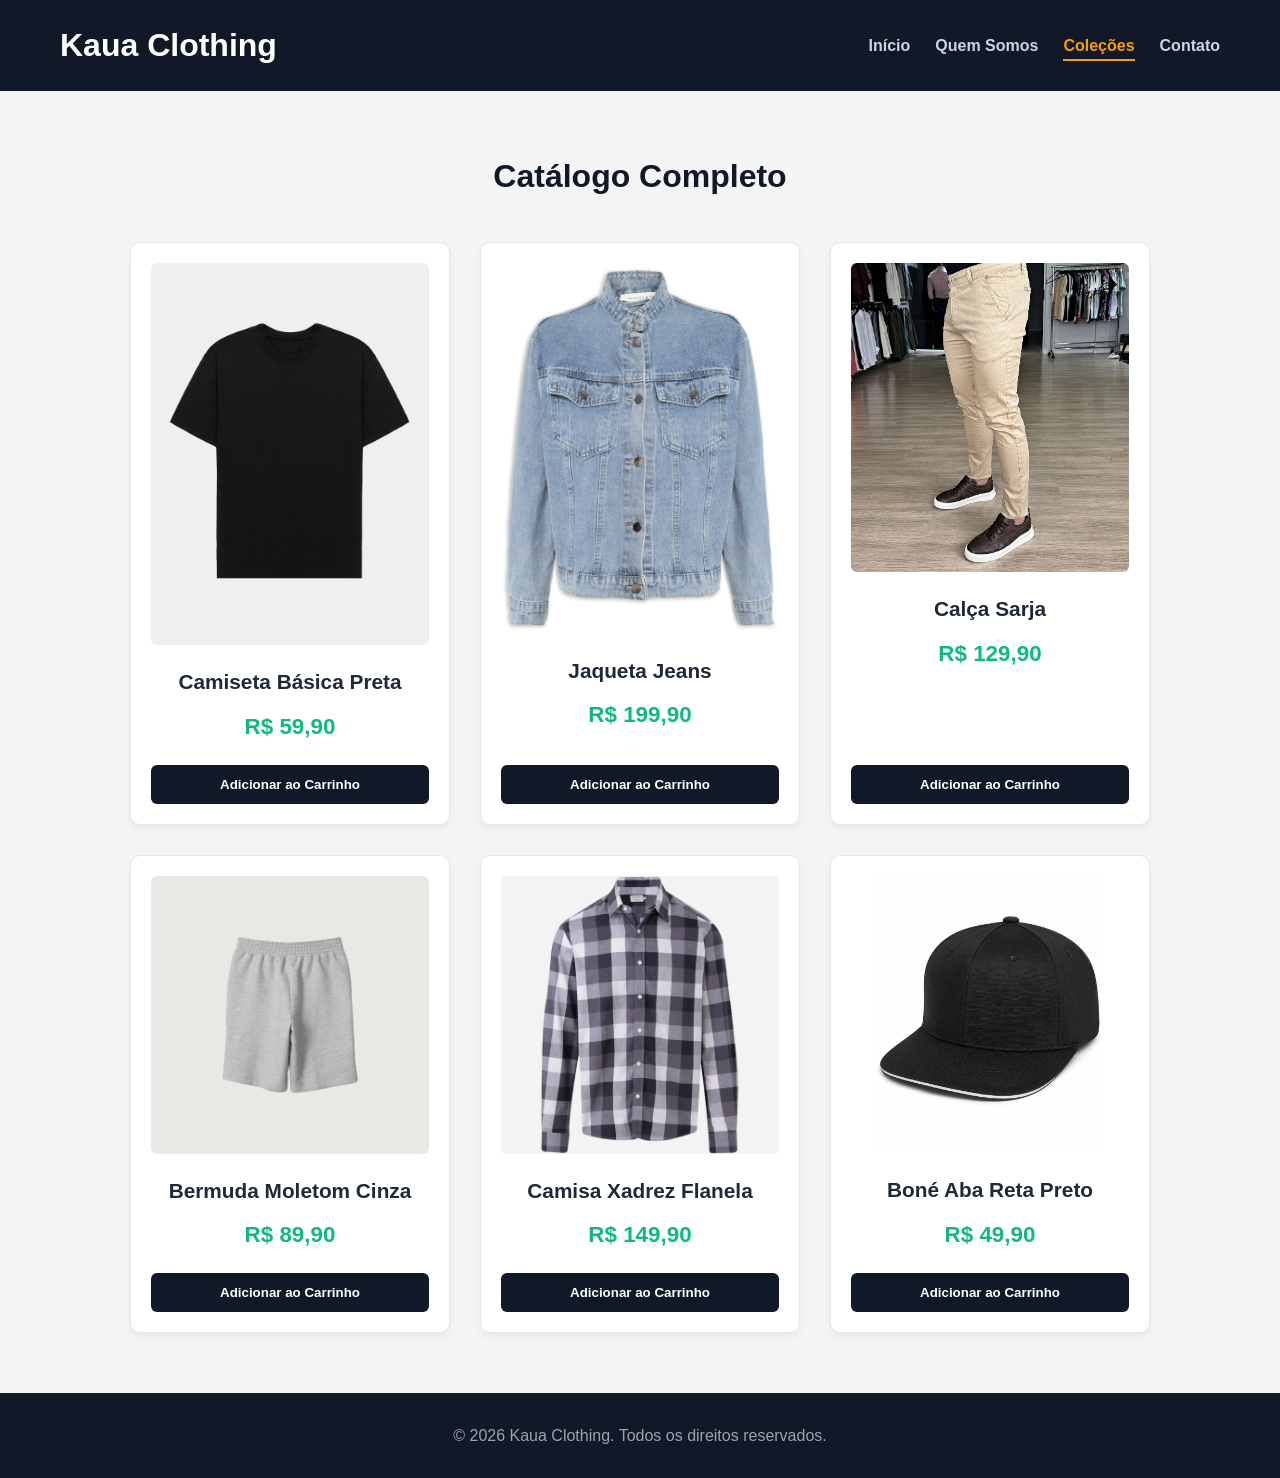
==== colecoes.html @ 6f0562fc "Entrega Etapa 02 - Implementado código" ====
<!DOCTYPE html>
<html lang="pt-BR">
<head>
    <meta charset="UTF-8">
    <meta name="viewport" content="width=device-width, initial-scale=1.0">
    <title>Kaua Clothing | Coleções</title>
    <link rel="stylesheet" href="style.css">
</head>
<body>
    <header>
        <div class="container header-flex">
            <h1>Kaua Clothing</h1>
            <nav>
                <ul>
                    <li><a href="index.html">Início</a></li>
                    <li><a href="sobre.html">Quem Somos</a></li>
                    <li><a href="colecoes.html" class="active">Coleções</a></li>
                    <li><a href="contato.html">Contato</a></li>
                </ul>
            </nav>
        </div>
    </header>

    <main class="container section-padding">
        <section>
            <h2 class="text-center">Catálogo Completo</h2>
            <div class="grid-produtos">
                <article class="produto-card">
                    <img src="images/preta.png" alt="Camiseta Básica Preta">
                    <h3>Camiseta Básica Preta</h3>
                    <p class="preco">R$ 59,90</p>
                    <button class="btn-secondary">Adicionar ao Carrinho</button>
                </article>
                <article class="produto-card">
                    <img src="images/jeans.png" alt="Jaqueta Jeans Clássica">
                    <h3>Jaqueta Jeans</h3>
                    <p class="preco">R$ 199,90</p>
                    <button class="btn-secondary">Adicionar ao Carrinho</button>
                </article>
                <article class="produto-card">
                    <img src="images/sarja.png" alt="Calça Sarja Areia">
                    <h3>Calça Sarja</h3>
                    <p class="preco">R$ 129,90</p>
                    <button class="btn-secondary">Adicionar ao Carrinho</button>
                </article>
                <article class="produto-card">
                    <img src="images/calcao.png" alt="Bermuda Moletom">
                    <h3>Bermuda Moletom Cinza</h3>
                    <p class="preco">R$ 89,90</p>
                    <button class="btn-secondary">Adicionar ao Carrinho</button>
                </article>
                <article class="produto-card">
                    <img src="images/xadrez.png" alt="Camisa Xadrez Flanela">
                    <h3>Camisa Xadrez Flanela</h3>
                    <p class="preco">R$ 149,90</p>
                    <button class="btn-secondary">Adicionar ao Carrinho</button>
                </article>
                <article class="produto-card">
                    <img src="images/bone.png" alt="Boné Aba Reta">
                    <h3>Boné Aba Reta Preto</h3>
                    <p class="preco">R$ 49,90</p>
                    <button class="btn-secondary">Adicionar ao Carrinho</button>
                </article>
            </div>
        </section>
    </main>

    <footer>
        <div class="container">
            <p>&copy; 2026 Kaua Clothing. Todos os direitos reservados.</p>
        </div>
    </footer>
</body>
</html>
---- style.css ----
* {
    margin: 0;
    padding: 0;
    box-sizing: border-box;
}

body {
    font-family: 'Arial', sans-serif;
    background-color: #f4f4f5;
    color: #333;
    line-height: 1.6;
    display: flex;
    flex-direction: column;
    min-height: 100vh;
}

main {
    flex: 1;
}

.container {
    max-width: 1200px;
    margin: 0 auto;
    padding: 0 20px;
}

.section-padding {
    padding: 60px 0;
}

.text-center {
    text-align: center;
    margin-bottom: 40px;
}

header {
    background-color: #111827;
    color: #fff;
    padding: 20px 0;
}

.header-flex {
    display: flex;
    justify-content: space-between;
    align-items: center;
    flex-wrap: wrap;
}

nav ul {
    display: flex;
    list-style: none;
    gap: 25px;
}

nav a {
    color: #cbd5e1;
    text-decoration: none;
    font-weight: bold;
    transition: color 0.3s ease;
    padding: 5px 0;
}

nav a:hover, nav a.active {
    color: #f59e0b;
    border-bottom: 2px solid #f59e0b;
}

h2 {
    font-size: 2rem;
    color: #111827;
    margin-bottom: 20px;
}

.hero-section {
    background-color: #1f2937;
    color: #fff;
    padding: 100px 20px;
    text-align: center;
}

.hero-content h2 {
    color: #fff;
    font-size: 3rem;
    margin-bottom: 20px;
}

.hero-content p {
    font-size: 1.2rem;
    margin-bottom: 30px;
    color: #d1d5db;
}

.btn-primary {
    background-color: #f59e0b;
    color: #111827;
    text-decoration: none;
    padding: 12px 30px;
    border-radius: 6px;
    font-weight: bold;
    font-size: 1.1rem;
    display: inline-block;
    border: none;
    cursor: pointer;
    transition: background-color 0.3s;
}

.btn-primary:hover {
    background-color: #d97706;
}

.grid-produtos, .valores-grid {
    display: flex;
    flex-wrap: wrap;
    gap: 30px;
    justify-content: center;
}

.produto-card, .valor-card {
    background-color: #fff;
    border: 1px solid #e5e7eb;
    border-radius: 10px;
    width: 320px;
    padding: 20px;
    text-align: center;
    box-shadow: 0 4px 6px rgba(0,0,0,0.05);
    display: flex;
    flex-direction: column;
}

.produto-card img {
    width: 100%;
    border-radius: 6px;
    margin-bottom: 20px;
}

.produto-card h3, .valor-card h3 {
    font-size: 1.3rem;
    margin-bottom: 10px;
    color: #1f2937;
}

.preco {
    font-weight: bold;
    color: #10b981;
    font-size: 1.4rem;
    margin-bottom: 20px;
    flex-grow: 1;
}

.btn-secondary {
    background-color: #111827;
    color: #fff;
    border: none;
    padding: 12px;
    border-radius: 6px;
    cursor: pointer;
    font-weight: bold;
    text-decoration: none;
    display: inline-block;
    width: 100%;
    transition: background-color 0.3s;
}

.btn-secondary:hover {
    background-color: #374151;
}

.sobre-content p {
    font-size: 1.1rem;
    margin-bottom: 40px;
    text-align: justify;
}

.valor-card {
    width: 30%;
    min-width: 250px;
    padding: 30px;
}

.contato-wrapper {
    display: flex;
    flex-wrap: wrap;
    gap: 40px;
    justify-content: space-between;
}

.form-section {
    background-color: #fff;
    border-radius: 10px;
    padding: 40px;
    box-shadow: 0 4px 6px rgba(0,0,0,0.05);
    flex: 2;
    min-width: 300px;
}

.info-lateral {
    flex: 1;
    min-width: 250px;
    background-color: #1f2937;
    color: #fff;
    padding: 40px;
    border-radius: 10px;
}

.info-lateral h3, .info-lateral h4 {
    color: #f59e0b;
    margin-bottom: 15px;
}

.info-lateral p {
    margin-bottom: 10px;
}

.info-lateral ul {
    list-style: inside;
    margin-left: 20px;
}

form {
    display: flex;
    flex-direction: column;
    gap: 20px;
}

.form-group {
    display: flex;
    flex-direction: column;
}

label {
    font-weight: bold;
    margin-bottom: 8px;
    color: #374151;
}

input, textarea, select {
    padding: 12px;
    border: 1px solid #d1d5db;
    border-radius: 6px;
    font-size: 1rem;
    font-family: inherit;
}

input:focus, textarea:focus, select:focus {
    outline: none;
    border-color: #f59e0b;
    box-shadow: 0 0 0 2px rgba(245, 158, 11, 0.2);
}

footer {
    background-color: #111827;
    color: #9ca3af;
    text-align: center;
    padding: 30px 0;
    margin-top: auto;
}
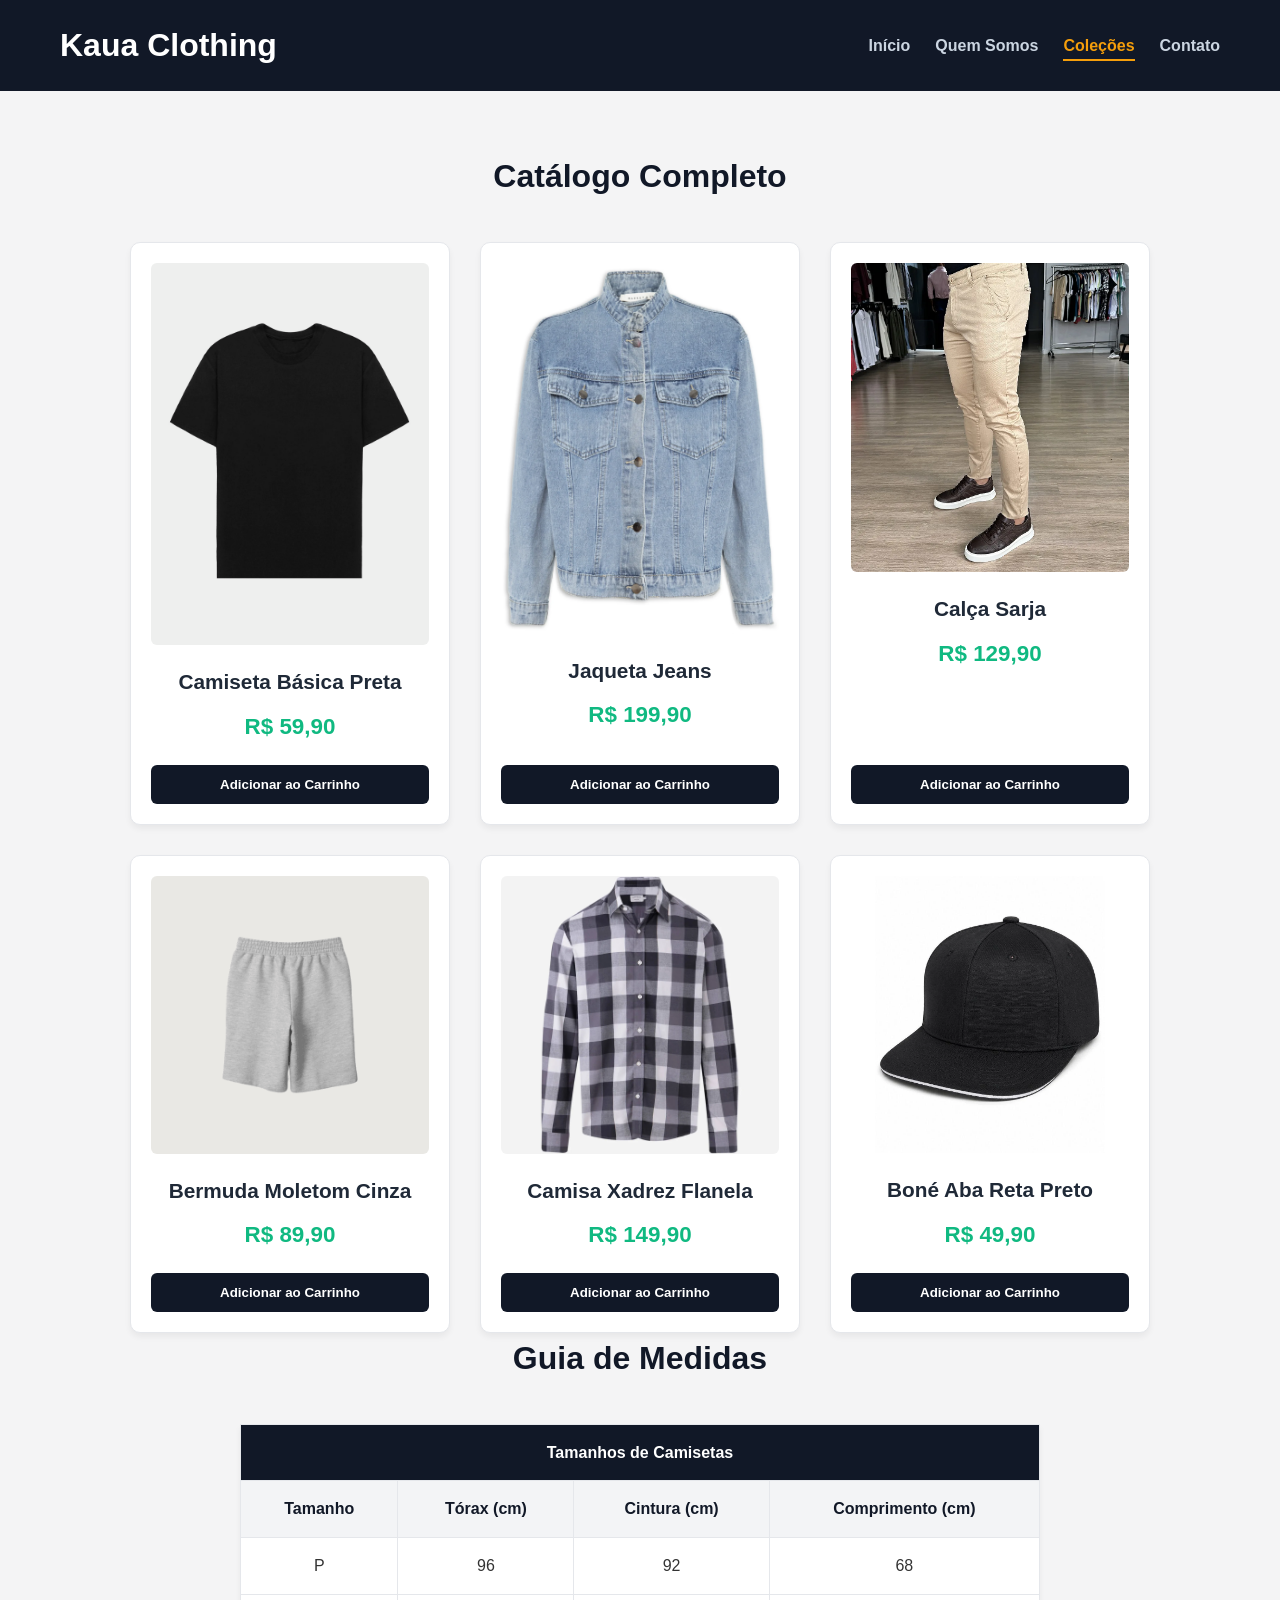
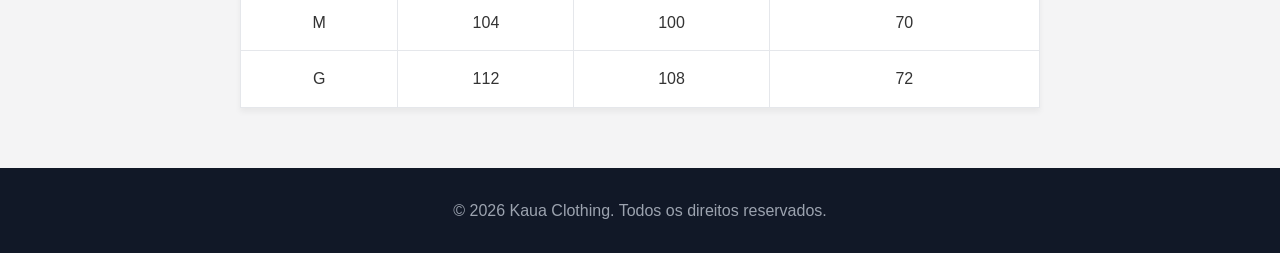
==== commit 1a909589: "Ultimas atualizações e alterações" ====
--- a/colecoes.html
+++ b/colecoes.html
@@ -3,6 +3,7 @@
 <head>
     <meta charset="UTF-8">
     <meta name="viewport" content="width=device-width, initial-scale=1.0">
+    <meta name="description" content="Sua descrição sobre a loja ou a página aqui.">
     <title>Kaua Clothing | Coleções</title>
     <link rel="stylesheet" href="style.css">
 </head>
@@ -61,8 +62,45 @@
                     <p class="preco">R$ 49,90</p>
                     <button class="btn-secondary">Adicionar ao Carrinho</button>
                 </article>
-            </div>
+                </div> 
+        </section> 
+        <section>
+            <h2 class="text-center">Guia de Medidas</h2>
+            <table>
+                <thead>
+                    <tr>
+                        <th colspan="4" scope="colgroup">Tamanhos de Camisetas</th>
+                    </tr>
+                    <tr>
+                        <th scope="col">Tamanho</th>
+                        <th scope="col">Tórax (cm)</th>
+                        <th scope="col">Cintura (cm)</th>
+                        <th scope="col">Comprimento (cm)</th>
+                    </tr>
+                </thead>
+                <tbody>
+                    <tr>
+                        <td>P</td>
+                        <td>96</td>
+                        <td>92</td>
+                        <td>68</td>
+                    </tr>
+                    <tr>
+                        <td>M</td>
+                        <td>104</td>
+                        <td>100</td>
+                        <td>70</td>
+                    </tr>
+                    <tr>
+                        <td>G</td>
+                        <td>112</td>
+                        <td>108</td>
+                        <td>72</td>
+                    </tr>
+                </tbody>
+            </table>
         </section>
+
     </main>
 
     <footer>
--- a/style.css
+++ b/style.css
@@ -37,6 +37,9 @@
     background-color: #111827;
     color: #fff;
     padding: 20px 0;
+    position: sticky;
+    top: 0;
+    z-index: 100;
 }
 
 .header-flex {
@@ -254,3 +257,68 @@
     padding: 30px 0;
     margin-top: auto;
 }
+table {
+    width: 100%;
+    max-width: 800px;
+    margin: 20px auto 0 auto;
+    border-collapse: collapse;
+    text-align: center;
+    background-color: #fff;
+    box-shadow: 0 4px 6px rgba(0,0,0,0.05);
+}
+
+th, td {
+    border: 1px solid #e5e7eb;
+    padding: 15px;
+}
+
+thead th[colspan="4"] {
+    background-color: #111827;
+    color: #fff;
+}
+
+thead th {
+    background-color: #f3f4f6;
+    color: #111827;
+}
+.sucesso-main {
+    display: flex;
+    flex-direction: column;
+    align-items: center;
+    justify-content: center;
+    text-align: center;
+}
+
+.check-icon {
+    font-size: 80px;
+    color: #10b981;
+    margin-bottom: 20px;
+}
+
+.sucesso-texto {
+    font-size: 1.2rem;
+    color: #374151;
+    margin-bottom: 30px;
+    max-width: 600px;
+}
+dl {
+    margin-top: 20px;
+    text-align: left;
+    max-width: 800px;
+    margin-left: auto;
+    margin-right: auto;
+}
+
+dt {
+    font-weight: bold;
+    color: #1f2937;
+    margin-top: 20px;
+    font-size: 1.2rem;
+}
+
+dd {
+    margin-bottom: 10px;
+    color: #4b5563;
+    margin-left: 0;
+    line-height: 1.8;
+}
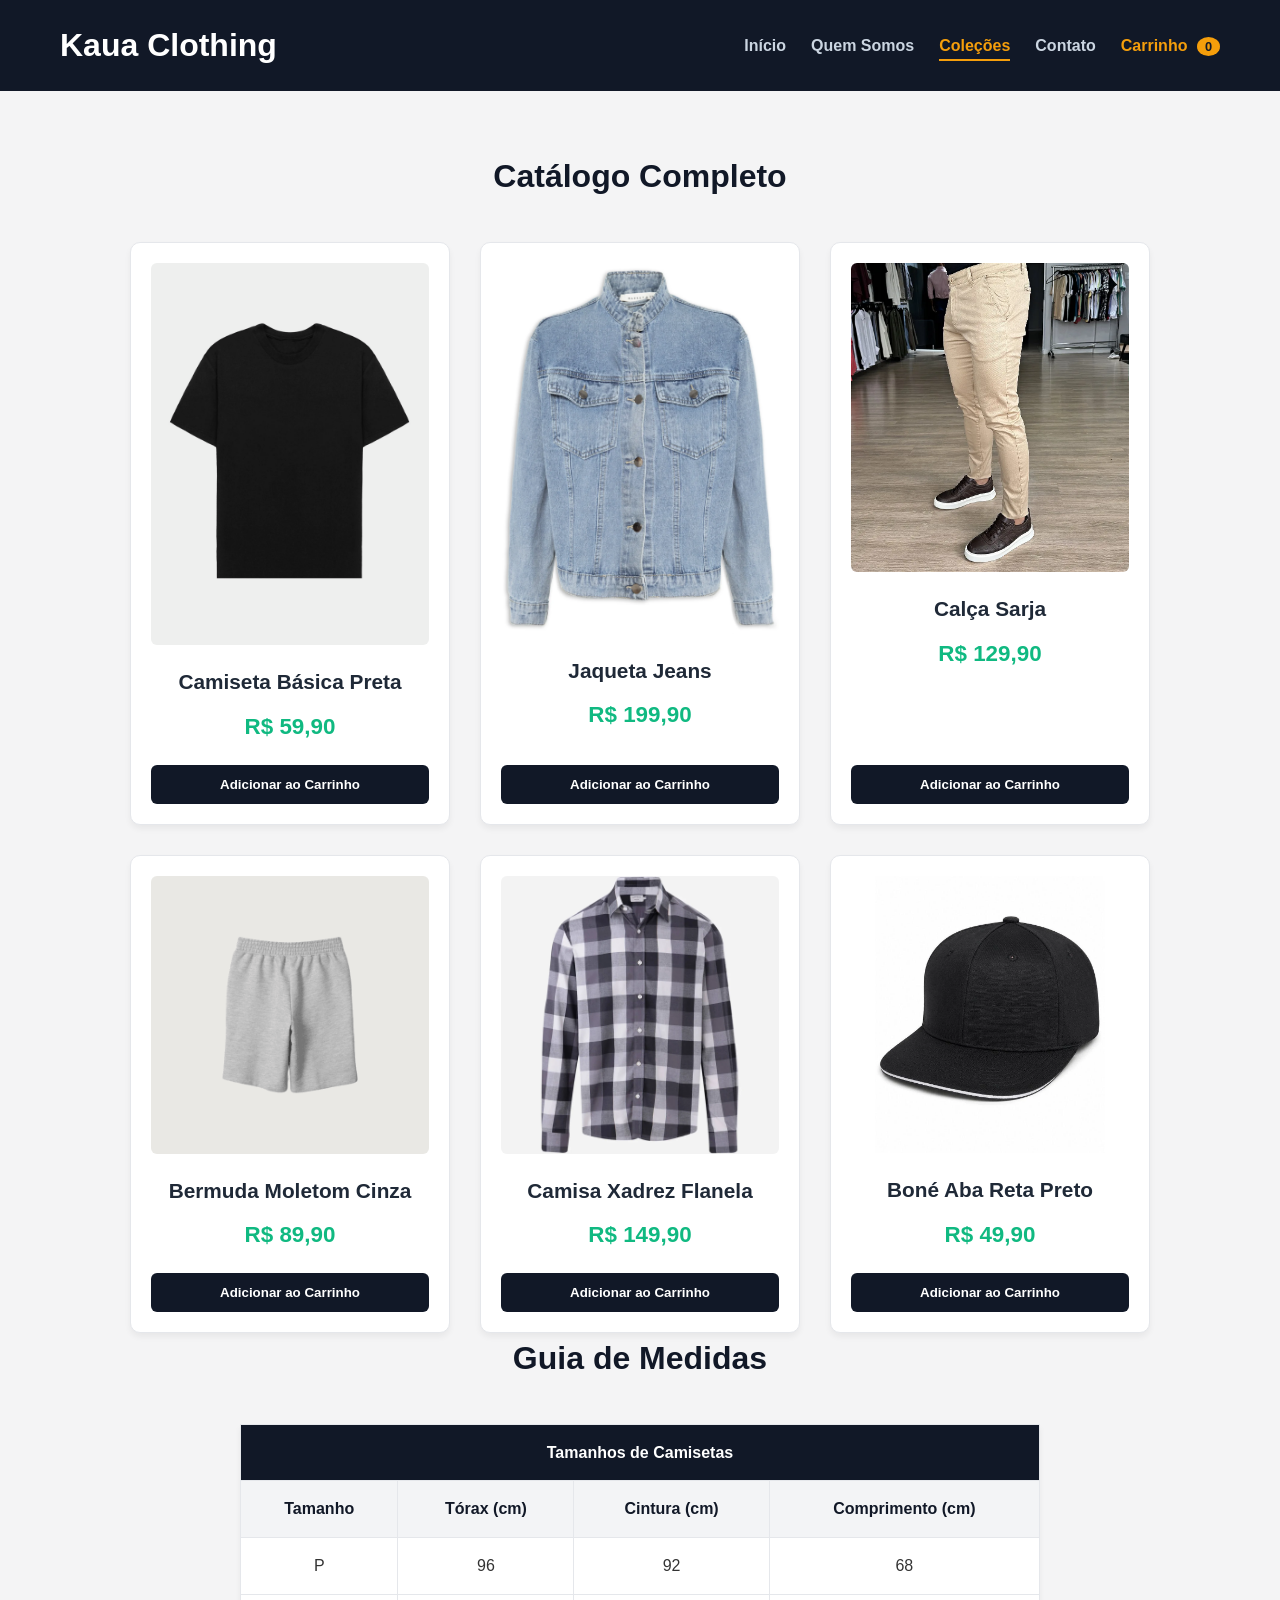
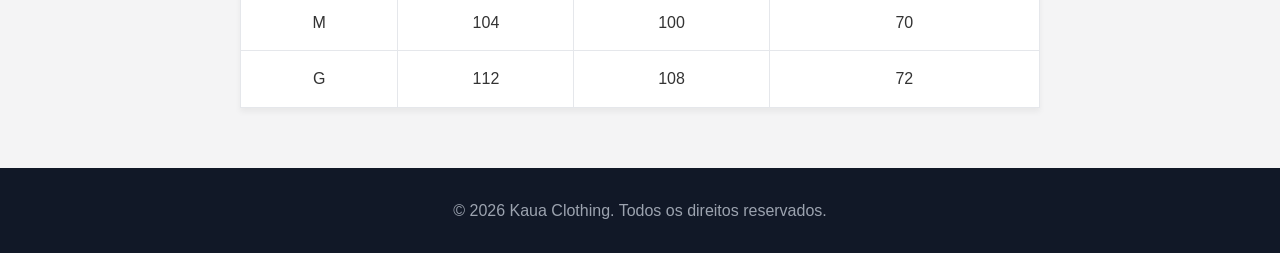
==== commit 73ad4c06: "Alterações para etapa 2" ====
--- a/colecoes.html
+++ b/colecoes.html
@@ -3,7 +3,7 @@
 <head>
     <meta charset="UTF-8">
     <meta name="viewport" content="width=device-width, initial-scale=1.0">
-    <meta name="description" content="Sua descrição sobre a loja ou a página aqui.">
+    <meta name="description" content="Melhor loja para seu melhor estilo!">
     <title>Kaua Clothing | Coleções</title>
     <link rel="stylesheet" href="style.css">
 </head>
@@ -17,6 +17,7 @@
                     <li><a href="sobre.html">Quem Somos</a></li>
                     <li><a href="colecoes.html" class="active">Coleções</a></li>
                     <li><a href="contato.html">Contato</a></li>
+                    <li><a href="carrinho.html" style="color: #f59e0b;">Carrinho <span class="cart-counter">0</span></a></li>
                 </ul>
             </nav>
         </div>
@@ -30,37 +31,37 @@
                     <img src="images/preta.png" alt="Camiseta Básica Preta">
                     <h3>Camiseta Básica Preta</h3>
                     <p class="preco">R$ 59,90</p>
-                    <button class="btn-secondary">Adicionar ao Carrinho</button>
+                    <button class="btn-secondary" onclick="adicionarAoCarrinho('Camiseta Básica Preta', 59.90)">Adicionar ao Carrinho</button>
                 </article>
                 <article class="produto-card">
                     <img src="images/jeans.png" alt="Jaqueta Jeans Clássica">
                     <h3>Jaqueta Jeans</h3>
                     <p class="preco">R$ 199,90</p>
-                    <button class="btn-secondary">Adicionar ao Carrinho</button>
+                    <button class="btn-secondary" onclick="adicionarAoCarrinho('Jaqueta Jeans', 199.90)">Adicionar ao Carrinho</button>
                 </article>
                 <article class="produto-card">
                     <img src="images/sarja.png" alt="Calça Sarja Areia">
                     <h3>Calça Sarja</h3>
                     <p class="preco">R$ 129,90</p>
-                    <button class="btn-secondary">Adicionar ao Carrinho</button>
+                    <button class="btn-secondary" onclick="adicionarAoCarrinho('Calça Sarja', 129.90)">Adicionar ao Carrinho</button>
                 </article>
                 <article class="produto-card">
                     <img src="images/calcao.png" alt="Bermuda Moletom">
                     <h3>Bermuda Moletom Cinza</h3>
                     <p class="preco">R$ 89,90</p>
-                    <button class="btn-secondary">Adicionar ao Carrinho</button>
+                    <button class="btn-secondary" onclick="adicionarAoCarrinho('Bermuda Moletom Cinza', 89.90)">Adicionar ao Carrinho</button>
                 </article>
                 <article class="produto-card">
                     <img src="images/xadrez.png" alt="Camisa Xadrez Flanela">
                     <h3>Camisa Xadrez Flanela</h3>
                     <p class="preco">R$ 149,90</p>
-                    <button class="btn-secondary">Adicionar ao Carrinho</button>
+                    <button class="btn-secondary" onclick="adicionarAoCarrinho('Camisa Xadrez Flanela', 149,90)">Adicionar ao Carrinho</button>
                 </article>
                 <article class="produto-card">
                     <img src="images/bone.png" alt="Boné Aba Reta">
                     <h3>Boné Aba Reta Preto</h3>
                     <p class="preco">R$ 49,90</p>
-                    <button class="btn-secondary">Adicionar ao Carrinho</button>
+                    <button class="btn-secondary" onclick="adicionarAoCarrinho('Boné Aba Reta Preto', 49.90)">Adicionar ao Carrinho</button>
                 </article>
                 </div> 
         </section> 
@@ -108,5 +109,6 @@
             <p>&copy; 2026 Kaua Clothing. Todos os direitos reservados.</p>
         </div>
     </footer>
+    <script src="script.js"></script>
 </body>
 </html>
--- a/style.css
+++ b/style.css
@@ -281,26 +281,6 @@
     background-color: #f3f4f6;
     color: #111827;
 }
-.sucesso-main {
-    display: flex;
-    flex-direction: column;
-    align-items: center;
-    justify-content: center;
-    text-align: center;
-}
-
-.check-icon {
-    font-size: 80px;
-    color: #10b981;
-    margin-bottom: 20px;
-}
-
-.sucesso-texto {
-    font-size: 1.2rem;
-    color: #374151;
-    margin-bottom: 30px;
-    max-width: 600px;
-}
 dl {
     margin-top: 20px;
     text-align: left;
@@ -321,4 +301,37 @@
     color: #4b5563;
     margin-left: 0;
     line-height: 1.8;
+}
+.cart-counter {
+    background-color: #f59e0b;
+    color: #111827;
+    border-radius: 50%;
+    padding: 2px 8px;
+    font-size: 0.8rem;
+    margin-left: 5px;
+}
+.produto-card {
+    transition: transform 0.3s;
+}
+
+.produto-card:hover {
+    transform: translateY(-5px);
+    box-shadow: 0 10px 15px rgba(0,0,0,0.1);
+}
+.carrinho-item {
+    padding: 15px;
+    border-bottom: 1px solid #ddd;
+}
+
+.btn-remover {
+    background-color: #dc2626;
+    color: white;
+    border: none;
+    padding: 5px 10px;
+    cursor: pointer;
+}
+
+.carrinho-resumo {
+    margin-top: 20px;
+    text-align: center;
 }
